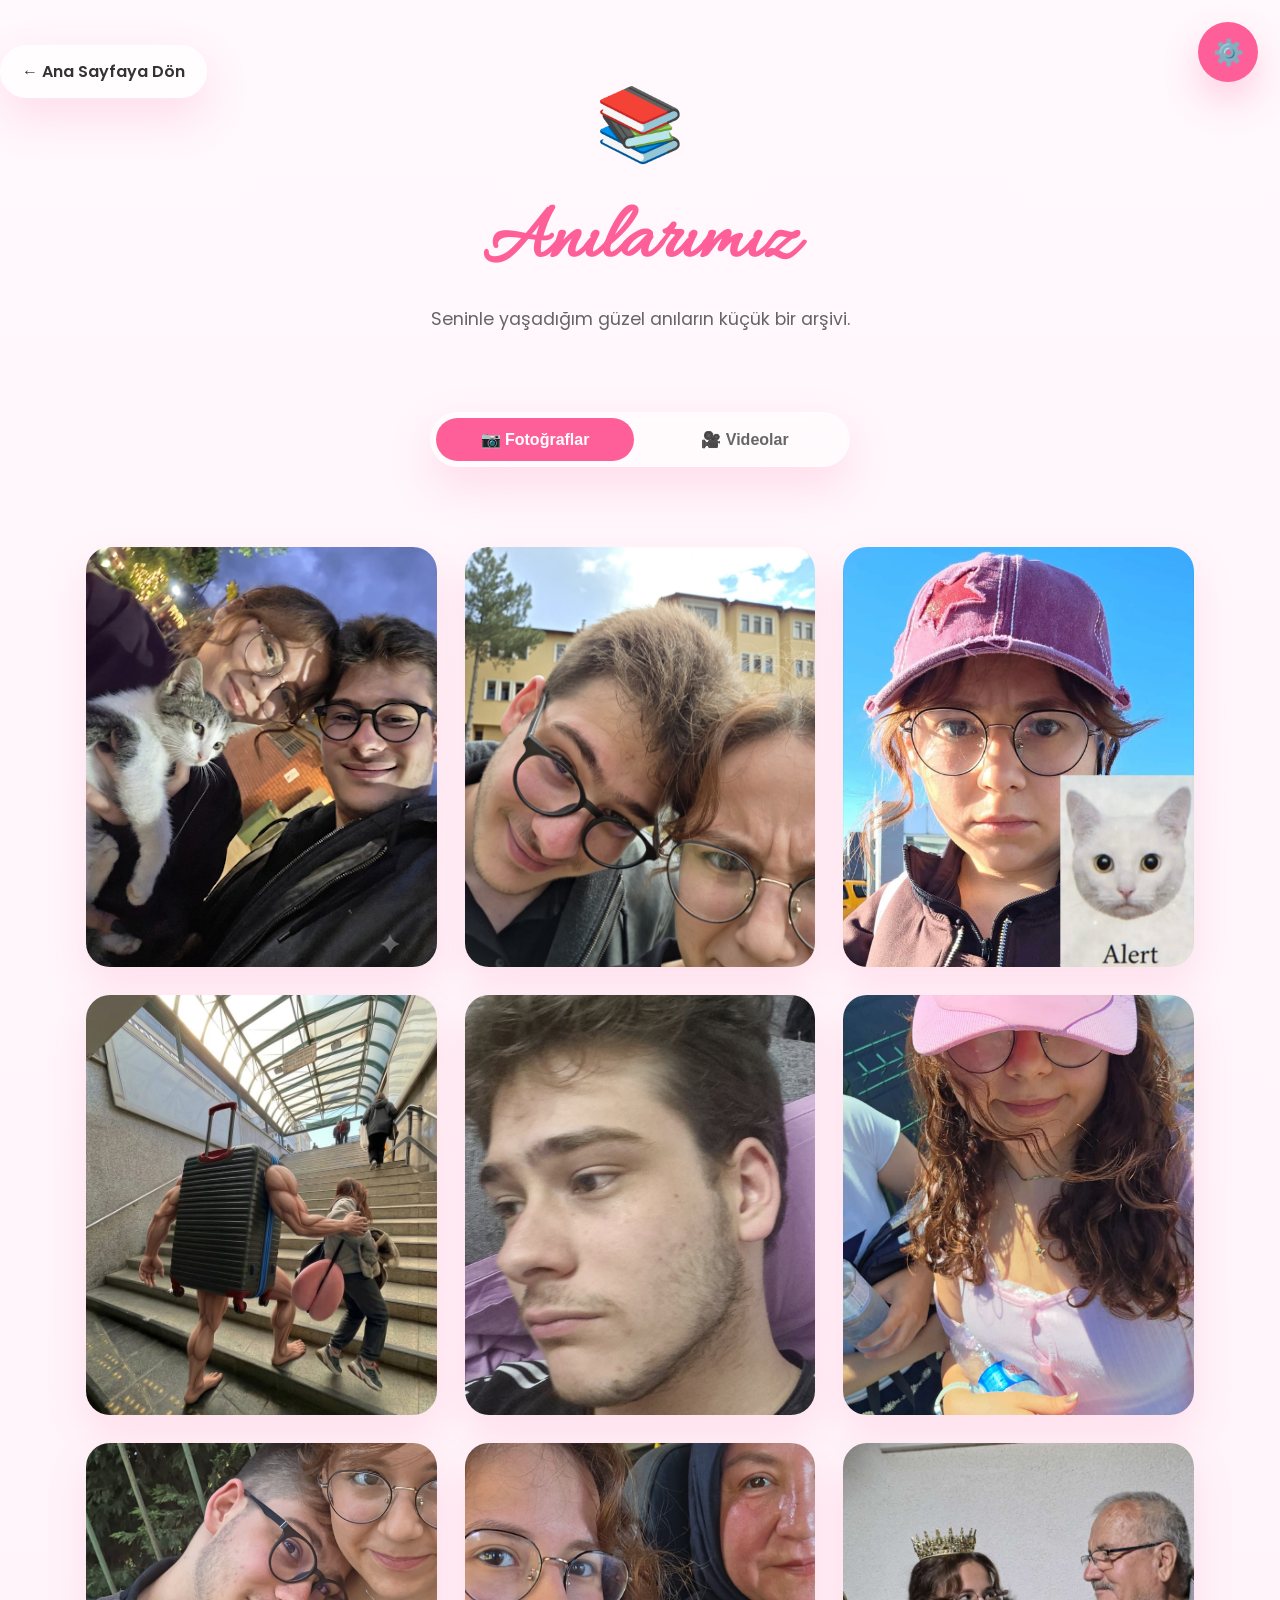
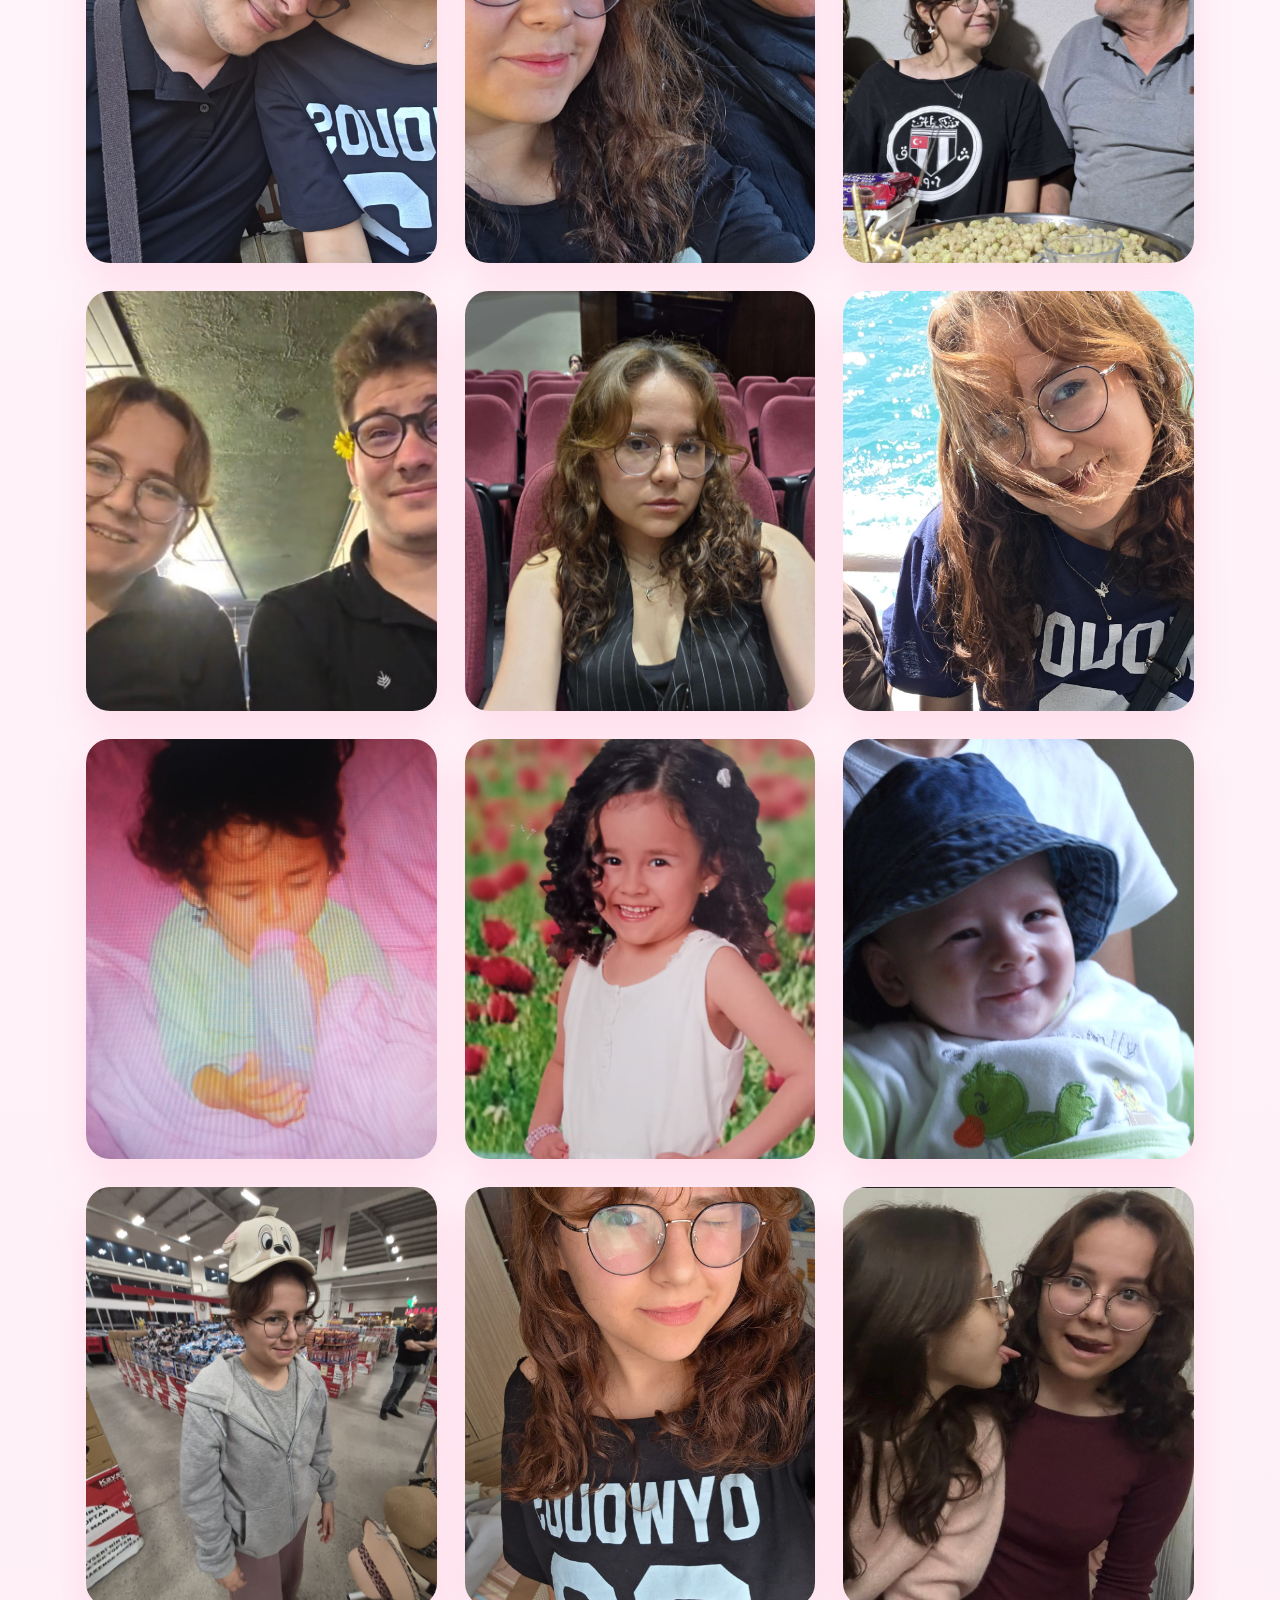
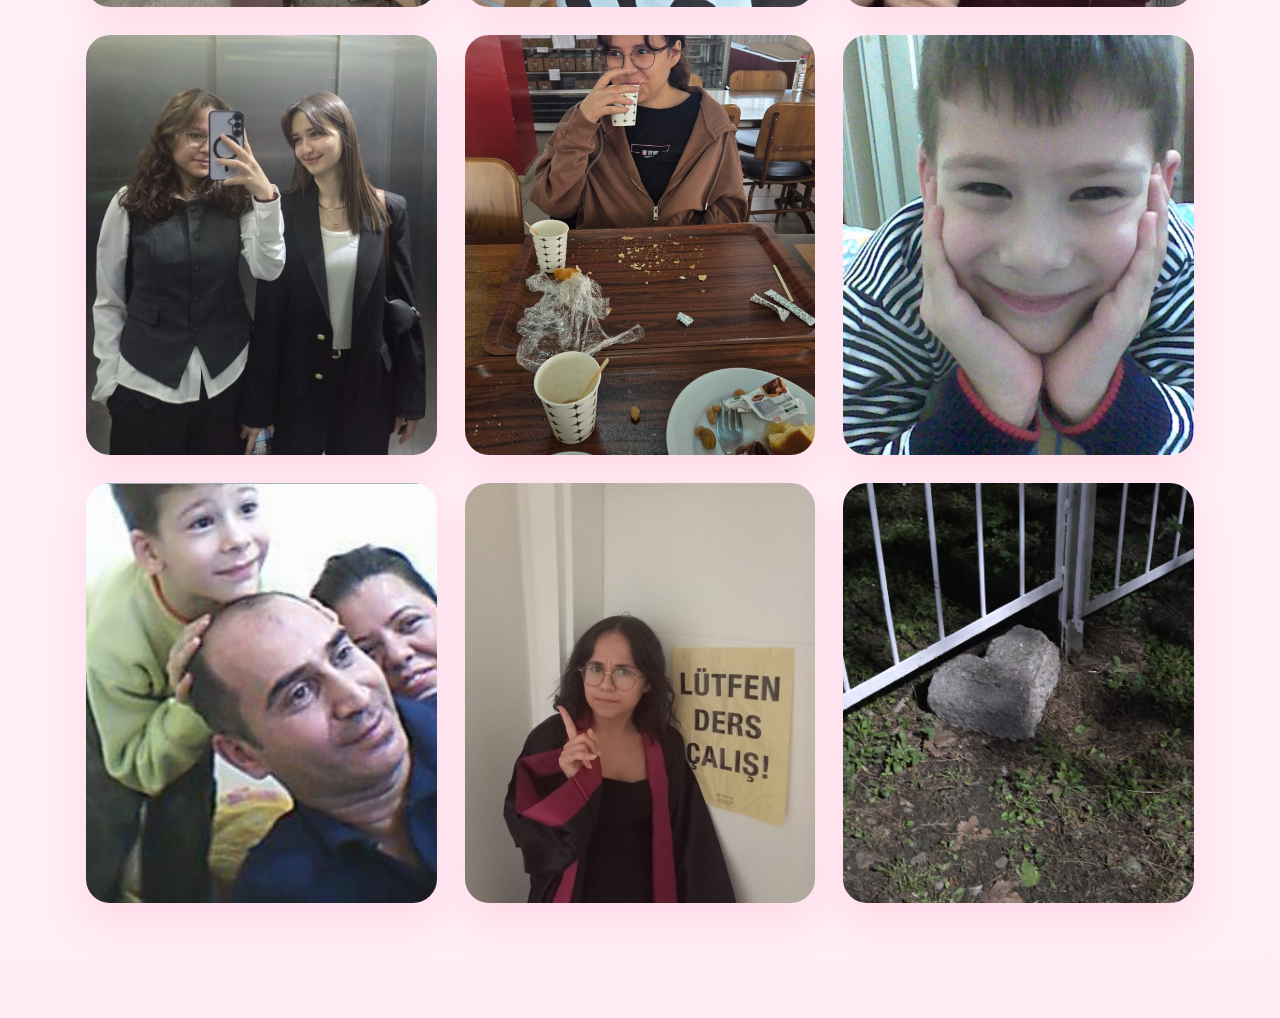
==== gallery.html @ ec6eeb48 "Add files via upload" ====
<!DOCTYPE html>
<html lang="tr">

<head>

    <meta charset="UTF-8">

    <meta name="viewport"
          content="width=device-width, initial-scale=1.0">

    <title>📚 Galerimiz • Zeynebime</title>

    <link rel="preconnect"
          href="https://fonts.googleapis.com">

    <link rel="preconnect"
          href="https://fonts.gstatic.com"
          crossorigin>

<link href="https://fonts.googleapis.com/css2?family=Allura&family=Poppins:wght@300;400;500;600;700&display=swap" rel="stylesheet">

    <link rel="stylesheet"
          href="gallery.css">

</head>

<body>

<div id="heartsContainer"></div>

<div id="sakuraContainer"></div>

<header class="galleryHero">

    <a href="index.html" class="backButton">

        ← Ana Sayfaya Dön

    </a>

    <div class="heroContent">

        <div class="heroIcon">

            📚

        </div>

        <h1>

            Anılarımız

        </h1>

        <p>

            Seninle yaşadığım güzel anıların küçük bir arşivi.

        </p>

    </div>

</header>

<section class="gallerySection">

<div class="galleryTabs">

    <div class="tabIndicator"></div>

    <button class="tabButton active"
            data-tab="photos">

        📷 Fotoğraflar

    </button>

    <button class="tabButton"
            data-tab="videos">

        🎥 Videolar

    </button>

</div>

<div id="photosTab" class="tabContent active">

    <div class="galleryGrid" id="photoGrid">

    </div>

</div>

<div id="videosTab" class="tabContent">

    <div class="galleryGrid" id="videoGrid">

    </div>

</div>

</section>

<!-- ======================================
        LIGHTBOX
====================================== -->

<div id="lightbox" class="lightbox">

    <div id="lightboxStage">

        <img
            id="lightboxImage"
            src=""
            alt="">

    </div>

    <button id="prevPhoto" class="lightboxButton">

        ←

    </button>

    <button id="nextPhoto" class="lightboxButton">

        →

    </button>

    <button id="closeLightbox">

        ✕

    </button>

    <div id="lightboxCounter">

        1 / 1

    </div>

</div>

<!--======================================
        VIDEO MODAL
======================================-->

<div id="videoModal" class="lightbox">

    <div class="videoStage">

<div class="videoWrapper">

    <video
        id="videoPlayer"
        autoplay
        playsinline>
    </video>

<div id="centerIcon">

    <img
        id="centerIconImage"
        src="icons/dark/play.svg"
        alt="Play">

</div>

<div class="videoControls">

    <div class="controlsTop">

        <button id="prevVideo">
            <img
                id="prevVideoIcon"
                src="icons/dark/skip-back.svg"
                alt="Önceki">
        </button>

        <button id="playPause">
            <img
                id="playPauseIcon"
                src="icons/dark/play.svg"
                alt="Play">
        </button>

        <button id="nextVideo">
            <img
                id="nextVideoIcon"
                src="icons/dark/skip-forward.svg"
                alt="Sonraki">
        </button>

        <button id="muteButton">
            <img
                id="muteIcon"
                src="icons/dark/volume-2.svg"
                alt="Ses">
        </button>

        <button id="fullscreenButton">
            <img
                id="fullscreenIcon"
                src="icons/dark/maximize.svg"
                alt="Tam Ekran">
        </button>

    </div>

<div class="controlsBottom">

    <span id="currentTime">
        00:00
    </span>

    <span id="duration">
        00:00
    </span>

</div>

<input
    type="range"
    id="videoProgress"
    min="0"
    max="100"
    value="0">
</div>

</div> <!-- videoWrapper -->

</div> <!-- videoStage -->

<button id="closeVideo">

    ✕

</button>

</div> <!-- videoModal -->

<!-- Theme Button -->

<button
    id="themeButton"
    class="themeButton">

    ⚙️

</button>

<!-- Theme Panel -->

<aside
    id="themePanel"
    class="themePanel">

    <h2>

        🎨 Tema Merkezi

    </h2>

    <div class="themeGrid">

        <button
            class="themeColor"
            data-color="#ff5f98">

            🍓 Strawberry

        </button>

        <button
            class="themeColor"
            data-color="#ff8ec5">

            🌸 Sakura

        </button>

        <button
            class="themeColor"
            data-color="#9d7dff">

            💜 Lavender

        </button>

        <button
            class="themeColor"
            data-color="#55a8ff">

            💙 Ocean

        </button>

        <button
            class="themeColor"
            data-color="#47c97b">

            💚 Mint

        </button>

        <button
            class="themeColor"
            data-color="#ff944d">

            🧡 Sunset

        </button>

        <button
            class="themeColor"
            data-color="#2d2d44">

            🌙 Midnight

        </button>

    </div>

    <label>

        Özel Renk

    </label>

    <input
        type="color"
        id="customColor"
        value="#ff5f98">

    <div class="themeModes">

        <button id="lightMode">

            ☀️ Açık

        </button>

        <button id="darkMode">

            🌙 Koyu

        </button>

    </div>

</aside>


<script src="gallery.js"></script>

</body>

</html>
---- gallery.css ----
/* =====================================================
   Project ZeyOn v2.2
   gallery.css
===================================================== */

/* Gallery styles will be added here */

/*======================================================
        PROJECT ZEYON v2.2
        GALLERY.CSS
======================================================*/

:root{

    --primary:#ff5f98;
    --primary-light:#ffd7e7;
    --primary-dark:#ff3f86;

    --bg:#fff8fb;
    --surface:#ffffff;
    --text:#333;

    --shadow:0 18px 45px rgba(255,95,152,.18);

--player-bg:rgba(225,225,225,.42);

--player-border:rgba(255,255,255,.25);

--player-button:rgba(255,255,255,.22);

}

*{

    margin:0;
    padding:0;
    box-sizing:border-box;

}

html{

    scroll-behavior:smooth;

}

body{

    background:
    linear-gradient(
        180deg,
        #fff8fc,
        #ffeef6
    );

    font-family:"Poppins",sans-serif;

    color:var(--text);

    overflow-x:hidden;

}

transition:
background .35s ease,
color .35s ease;

/*======================================
        HERO
======================================*/

.galleryHero{

    width:min(1100px,92%);

    margin:60px auto;

    display:flex;

    flex-direction:column;

    align-items:center;

    text-align:center;

    position:relative;

}

/*======================================
        BACK BUTTON
======================================*/

.backButton{

    position:absolute;

    left:0;

    top:45px;

    padding:14px 22px;

    border-radius:999px;

    background:rgba(255,255,255,.65);

    backdrop-filter:blur(18px);

    text-decoration:none;

    color:var(--text);

    font-weight:600;

    box-shadow:var(--shadow);

    transition:.35s;

}

.backButton:hover{

    transform:translateY(-5px);

}

/*======================================
        HERO CONTENT
======================================*/

.heroContent{

    margin-top:70px;

    width:100%;

    display:flex;

    flex-direction:column;

    align-items:center;

}

.heroIcon{

    font-size:72px;

    margin-bottom:20px;

}

.heroContent h1{

    font-family:"Allura",cursive;

    font-size:5rem;

    color:var(--primary);

    margin-bottom:20px;

    text-align:center;

    line-height:1.1;

}

.heroContent p{

    font-size:1.1rem;

    color:#666;

}

/*======================================
        GALLERY SECTION
======================================*/

.gallerySection{

    width:min(1200px,92%);

    margin:80px auto;

}

/*======================================
        PREMIUM TABS
======================================*/

.galleryTabs{

    position:relative;

    width:420px;

    margin:0 auto 45px;

    display:flex;

    background:rgba(255,255,255,.55);

    backdrop-filter:blur(18px);

    -webkit-backdrop-filter:blur(18px);

    border-radius:999px;

    box-shadow:var(--shadow);

    overflow:hidden;

}

.tabIndicator{

    position:absolute;

    left:6px;

    top:6px;

    width:calc(50% - 12px);

    height:calc(100% - 12px);

    background:var(--primary);

    border-radius:999px;

    transition:.35s cubic-bezier(.2,.8,.2,1);

}

.galleryTabs.video .tabIndicator{

    transform:translateX(100%);

}

.tabButton{

    position:relative;

    z-index:2;

    flex:1;

    border:none;

    background:none;

    padding:18px 0;

    font-size:1rem;

    font-weight:600;

    cursor:pointer;

    color:#666;

    transition:.3s;

}

.tabButton.active{

    color:#fff;

}/*======================================
        GALLERY CONTENT
======================================*/

.galleryContent{

    min-height:500px;

    border-radius:30px;

    background:rgba(255,255,255,.5);

    backdrop-filter:blur(18px);

    -webkit-backdrop-filter:blur(18px);

    box-shadow:var(--shadow);

}

/*======================================
        TAB CONTENT
======================================*/

.tabContent{

    display:none;

    animation:fade .35s ease;

}

.tabContent.active{

    display:block;

}

/*======================================
        EMPTY STATE
======================================*/

.emptyState{

    min-height:500px;

    display:flex;

    flex-direction:column;

    justify-content:center;

    align-items:center;

    text-align:center;

    padding:50px;

}

.emptyIcon{

    font-size:70px;

    margin-bottom:20px;

}

.emptyState h2{

    color:var(--primary);

    margin-bottom:15px;

}

.emptyState p{

    color:#777;

    max-width:500px;

    line-height:1.8;

}

@keyframes fade{

    from{

        opacity:0;
        transform:translateY(15px);

    }

    to{

        opacity:1;
        transform:none;

    }

}

/*======================================
        PHOTO GRID
======================================*/

.galleryGrid{

    display:grid;

    grid-template-columns:repeat(auto-fit,minmax(320px,1fr));

    gap:28px;

    padding:35px;

}

.galleryItem{

    position:relative;

    height:420px;

    overflow:hidden;

    border-radius:24px;

    cursor:pointer;

    background:#fff;

    box-shadow:0 18px 40px rgba(255,95,152,.15);

    transition:
    transform .35s,
    box-shadow .35s;

}

.galleryItem:hover{

    transform:translateY(-8px);

    box-shadow:0 28px 60px rgba(255,95,152,.22);

}

.galleryItem img{

    width:100%;

    height:100%;

    object-fit:cover;

    display:block;

    transition:.45s;

}

.galleryItem:hover img{

    transform:scale(1.08);

}

/*======================================
        LIGHTBOX V2
======================================*/

.lightbox{

    position:fixed;

    inset:0;

    display:flex;

    justify-content:center;

    align-items:center;

    background:rgba(10,10,10,.88);

    backdrop-filter:blur(18px);

    -webkit-backdrop-filter:blur(18px);

    opacity:0;

    visibility:hidden;

    transition:.35s;

    z-index:999999;

}

.lightbox.active{

    opacity:1;

    visibility:visible;

}

.lightboxContent{

    position:relative;

    max-width:90vw;

    max-height:90vh;

    display:flex;

    flex-direction:column;

    align-items:center;

}

#lightboxImage{

    max-width:90vw;

    max-height:88vh;

    border-radius:24px;

    object-fit:contain;

    box-shadow:
    0 30px 70px rgba(0,0,0,.45);

    transform:scale(.9);

    transition:.35s;

}

.lightbox.active #lightboxImage{

    transform:scale(1);

}

#lightboxCounter{

    position:absolute;

    left:50%;

    bottom:28px;

    transform:translateX(-50%);

    padding:10px 18px;

    border-radius:999px;

    background:rgba(255,255,255,.12);

    backdrop-filter:blur(12px);

    -webkit-backdrop-filter:blur(12px);

    color:#fff;

    font-weight:600;

    font-size:.95rem;

}

.lightboxButton{

    position:absolute;

    top:50%;

    transform:translateY(-50%);

    width:60px;

    height:60px;

    border:none;

    border-radius:50%;

    cursor:pointer;

    background:rgba(255,255,255,.12);

    color:white;

    font-size:28px;

    backdrop-filter:blur(12px);

    transition:.3s;

}

.lightboxButton:hover{

    background:rgba(255,255,255,.22);

    transform:translateY(-50%) scale(1.08);

}

#prevPhoto{

    left:calc(50% - 420px);

}

#nextPhoto{

    right:calc(50% - 420px);

}

#closeLightbox{

    position:absolute;

    top:30px;

    right:30px;

    width:55px;

    height:55px;

    border:none;

    border-radius:50%;

    cursor:pointer;

    background:rgba(255,255,255,.12);

    color:white;

    font-size:26px;

    backdrop-filter:blur(12px);

    transition:.3s;

}

#closeLightbox:hover{

    transform:rotate(90deg);

    background:rgba(255,255,255,.22);

}

/*======================================
        LIGHTBOX STAGE
======================================*/

#lightboxStage{

    position:relative;

    display:flex;

    justify-content:center;

    align-items:center;

    width:100vw;

    height:100vh;

    overflow:hidden;

}

/*======================================
        DARK MODE
======================================*/

body.dark{

    background:#161616;

    color:#f5f5f5;

    --player-bg:rgba(18,18,18,.45);

    --player-border:rgba(255,255,255,.08);

    --player-button:rgba(255,255,255,.08);

}

body.dark .galleryTabs{

    background:rgba(40,40,40,.55);

}

body.dark .galleryItem{

    background:#232323;

}

body.dark .backButton{

    background:rgba(45,45,45,.55);

    color:#fff;

}

body.dark .heroContent p{

    color:#cfcfcf;

}

body.dark .galleryContent{

    background:rgba(35,35,35,.45);

}

body.dark .lightboxButton,
body.dark #closeLightbox{

    background:rgba(255,255,255,.08);

}

body.dark .lightboxButton:hover,
body.dark #closeLightbox:hover{

    background:rgba(255,255,255,.16);

}

/*======================================
        RESPONSIVE
======================================*/

/* ---------- Tablet ---------- */

@media (max-width:992px){

    .galleryHero{

        margin:45px auto;

    }

    .heroContent{

        margin-top:50px;

    }

    .heroContent h1{

        font-size:4rem;

    }

    .gallerySection{

        width:94%;

    }

    .galleryGrid{

        grid-template-columns:repeat(2,minmax(0,1fr));

    }

}

/* ---------- Telefon ---------- */

@media (max-width:768px){

    .heroIcon{

        font-size:56px;

    }

    .heroContent h1{

        font-size:3rem;

    }

    .heroContent p{

        font-size:.95rem;

        padding:0 15px;

    }

    .galleryTabs{

        width:100%;

        max-width:380px;

    }

    .tabButton{

        padding:16px 10px;

        font-size:.95rem;

    }

    .galleryGrid{

        grid-template-columns:1fr;

        padding:20px;

        gap:20px;

    }

    .galleryItem{

        height:340px;

    }

    .lightboxButton{

        width:48px;

        height:48px;

        font-size:22px;

    }

    #prevPhoto{

        left:12px;

    }

    #nextPhoto{

        right:12px;

    }

    #closeLightbox{

        top:15px;

        right:15px;

        width:46px;

        height:46px;

        font-size:20px;

    }

}

.videoControls{

    left:12px;
    right:12px;
    bottom:12px;

    padding:12px 16px;

    gap:12px;

}

#videoProgress{

    height:8px;

}

#videoProgress::-webkit-slider-thumb{

    width:22px;
    height:22px;

}

.videoControls button{

    width:48px;
    height:48px;

}

.videoControls button img{

    width:24px;
    height:24px;

}

#videoTime{

    font-size:.82rem;

}

/* ---------- Küçük Telefon ---------- */

@media (max-width:480px){

    .heroContent h1{

        font-size:2.4rem;

    }

    .galleryTabs{

        max-width:100%;

    }

    .tabButton{

        font-size:.85rem;

    }

    .galleryItem{

        height:280px;

    }

}

/*======================================
        GALLERY HOVER
======================================*/

.galleryItem::before{

    content:"";

    position:absolute;

    inset:0;

    background:linear-gradient(
        to top,
        rgba(0,0,0,.28),
        transparent 60%
    );

    opacity:0;

    transition:.35s;

    z-index:2;

    pointer-events:none;

}

.galleryItem:hover::before{

    opacity:1;

}

.galleryItem::after{

    content:"";

    position:absolute;

    right:18px;

    bottom:18px;

    width:42px;

    height:42px;

    border-radius:50%;

    background:
        rgba(255,255,255,.18)
        url("icons/light/search.svg")
        center/18px
        no-repeat;

    backdrop-filter:blur(10px);

    -webkit-backdrop-filter:blur(10px);

    opacity:0;

    transform:translateY(10px);

    transition:.35s;

    z-index:3;

    pointer-events:none;

}

.videoItem::after{

    display:none;

}

.galleryItem:hover::before{

    opacity:1;

}

.galleryItem:hover::after{

    opacity:1;

    transform:translateY(0);

}

.galleryPhoto,
#lightboxImage{

    -webkit-user-drag:none;

    user-select:none;

    -webkit-user-select:none;

}

/*======================================
        VIDEO
======================================*/

.videoItem{

    position:relative;

}

.videoThumbnail{

    width:100%;

    height:100%;

    object-fit:cover;

}

.playOverlay{

    position:absolute;

    inset:0;

    display:flex;

    justify-content:center;

    align-items:center;

    background:rgba(0,0,0,.18);

    backdrop-filter:blur(2px);

    transition:.35s;

}

.playIcon{

    width:64px;

    height:64px;

    display:block;

    transition:.35s;

    filter:drop-shadow(0 8px 20px rgba(0,0,0,.35));

}

.videoItem:hover .playOverlay{

    background:rgba(0,0,0,.28);

}

.videoItem:hover .playIcon{

    transform:scale(1.15);

}

.videoDuration{

    position:absolute;

    right:14px;

    bottom:14px;

    padding:6px 10px;

    border-radius:999px;

    background:rgba(0,0,0,.55);

    color:#fff;

    font-size:.82rem;

    font-weight:600;

    backdrop-filter:blur(10px);

}

.playOverlay .playIcon{

    width:64px !important;

    height:64px !important;

    object-fit:contain !important;

    flex:none;

}

/*======================================
        VIDEO MODAL
======================================*/

.videoStage{

    width:min(1100px,92vw);

    display:flex;

    justify-content:center;

    align-items:center;

}

#videoPlayer{

    width:100%;

    max-height:88vh;

    border-radius:24px;

    background:#000;

    box-shadow:0 30px 80px rgba(0,0,0,.45);

}

#closeVideo{

    position:absolute;

    top:30px;

    right:30px;

    width:55px;

    height:55px;

    border:none;

    border-radius:50%;

    cursor:pointer;

    background:rgba(255,255,255,.12);

    color:#fff;

    font-size:26px;

    backdrop-filter:blur(12px);

}

.videoWrapper{

    position:relative;

}

.videoControls{

    position:absolute;

    left:20px;
    right:20px;
    bottom:20px;

    display:flex;

    flex-direction:column;

    align-items:stretch;

    padding:16px;

    border-radius:18px;

    background:var(--player-bg);

    border:1px solid var(--player-border);

    backdrop-filter:blur(22px);
    -webkit-backdrop-filter:blur(22px);

    box-shadow:
        0 10px 35px rgba(0,0,0,.18);

}

.videoControls button{

    border:none;

    background:none;

    color:white;

    font-size:22px;

    cursor:pointer;

}

.videoControls span{

    color:white;

    font-size:.9rem;

    white-space:nowrap;

}

#videoProgress{

    width:100%;

    margin:0;

    order:3;

}

/*======================================
        VIDEO SLIDER
======================================*/

#videoProgress{

    -webkit-appearance:none;

    appearance:none;

    height:5px;

    border-radius:999px;

    background:rgba(255,255,255,.18);

    cursor:pointer;

    overflow:hidden;

}

#videoProgress::-webkit-slider-thumb{

    -webkit-appearance:none;

    appearance:none;

    width:16px;

    height:16px;

    border-radius:50%;

    background:#fff;

    box-shadow:
    -1000px 0 0 995px var(--primary);

    transition:.25s;

}

#videoProgress:hover::-webkit-slider-thumb{

    transform:scale(1.25);

}

.videoControls{

    transition:
        opacity .30s ease,
        transform .30s ease;

}

#closeVideo.hide{

    opacity:0;

    transform:translateY(-10px);

    pointer-events:none;

}

.videoControls.hide{

    opacity:0;

    transform:translateY(15px);

    pointer-events:none;

}

.videoControls button{

    width:42px;

    height:42px;

    border:none;

    border-radius:12px;

    background:var(--player-button);

    display:flex;

    justify-content:center;

    align-items:center;

    cursor:pointer;

    transition:.25s;

}

.videoControls button:hover{

    background:rgba(255,255,255,.18);

    transform:translateY(-2px) scale(1.08);

    box-shadow:
        0 8px 20px rgba(0,0,0,.18);

}

.videoControls button:hover img{

    transform:scale(1.12);

}

.videoControls button img{

transition:.25s;

    width:22px;

    height:22px;

    pointer-events:none;

}

.videoWrapper:fullscreen{

    width:100vw;
    height:100vh;

    display:flex;
    justify-content:center;
    align-items:center;

    background:#000;

}

.videoWrapper:fullscreen #videoPlayer{

    width:auto;
    height:100vh;

    max-width:100vw;
    max-height:100vh;

    border-radius:0;

}

.videoWrapper:fullscreen .videoControls{

    left:40px;
    right:40px;
    bottom:35px;

}

#centerIcon img{

    width:42px;
    height:42px;

}

body:not(.dark) #centerIcon{

    background:rgba(255,255,255,.30);

}

body.dark #centerIcon{

    background:rgba(0,0,0,.35);

}

#centerIcon.show{

    opacity:1;

    transform:
        translate(-50%,-50%)
        scale(1);

}

#centerIcon{

    position:absolute;

    left:50%;
    top:50%;

    width:96px;
    height:96px;

    border-radius:50%;

    display:flex;
    justify-content:center;
    align-items:center;

    background:rgba(0,0,0,.28);

    backdrop-filter:blur(18px);
    -webkit-backdrop-filter:blur(18px);

    transform:
        translate(-50%,-50%)
        scale(.65);

    opacity:0;

    pointer-events:none;

    z-index:999;

}

body:not(.dark) #centerIcon{

    background:rgba(255,255,255,.35);

}

body.dark #centerIcon{

    background:rgba(0,0,0,.35);

}

#centerIcon img{

    width:46px;
    height:46px;

}

#centerIcon.show{

    animation:centerPop .42s ease;

}

@keyframes centerPop{

    0%{

        opacity:0;

        transform:
        translate(-50%,-50%)
        scale(.55);

    }

    25%{

        opacity:1;

        transform:
        translate(-50%,-50%)
        scale(1.12);

    }

    60%{

        opacity:1;

        transform:
        translate(-50%,-50%)
        scale(1);

    }

    100%{

        opacity:0;

        transform:
        translate(-50%,-50%)
        scale(.85);

    }

}

.controlsTop{

display:flex;

justify-content:center;

align-items:center;

gap:14px;

margin-bottom:14px;

}

.controlsTop{

    display:flex;

    justify-content:center;

    align-items:center;

    gap:14px;

    margin-bottom:6px;

}

.controlsBottom{

    width:100%;

    display:flex;

    justify-content:space-between;

    align-items:center;

    margin-bottom:4px;

    color:white;

    font-size:.9rem;

    font-weight:600;

}

.videoWrapper:fullscreen .videoControls{

    bottom:40px;

}

.videoWrapper:fullscreen #closeVideo{

    top:40px;

    right:40px;

}

#videoPlayer{

    transition:
        opacity .28s ease,
        transform .28s ease;

}

#videoPlayer.videoFadeOut{

    opacity:0;

    transform:scale(.985);

}

#videoPlayer.videoFadeIn{

    opacity:1;

    transform:scale(1);

}

/*======================================================
    THEME BUTTON
======================================================*/

.themeButton{

    position:fixed;

    top:22px;

    right:22px;

    width:60px;

    height:60px;

    border:none;

    border-radius:50%;

    background:var(--primary);

    color:#fff;

    font-size:25px;

    cursor:pointer;

    box-shadow:0 18px 35px rgba(255,95,152,.25);

    z-index:9999;

    transition:.3s;

}

.themeButton:hover{

    transform:rotate(18deg) scale(1.08);

}

/*======================================================
    THEME PANEL
======================================================*/

.themePanel{

    position:fixed;

    top:0;

    right:0;

    width:340px;

    height:100vh;

    padding:28px;

    background:rgba(255,255,255,.88);

    backdrop-filter:blur(22px);

    -webkit-backdrop-filter:blur(22px);

    box-shadow:-20px 0 40px rgba(0,0,0,.12);

    overflow-y:auto;

    z-index:9998;

    opacity:0;

    visibility:hidden;

    transform:translateX(40px) scale(.96);

    transition:

        opacity .35s ease,

        transform .45s cubic-bezier(.2,.8,.2,1),

        visibility .35s;

}

.themePanel.open{

    opacity:1;

    visibility:visible;

    transform:translateX(0) scale(1);

}

.themeButton:active{

    transform:rotate(90deg) scale(.95);

}

body.dark .themePanel{

    background:rgba(25,25,25,.93);

}

.themeGrid{

    display:grid;

    grid-template-columns:1fr 1fr;

    gap:12px;

    margin:22px 0;

}

.themeColor{

    padding:13px;

    border:none;

    border-radius:14px;

    background:#fff;

    font-weight:600;

    cursor:pointer;

    box-shadow:0 8px 18px rgba(0,0,0,.08);

    transition:.3s;

}

.themeColor:hover{

    transform:translateY(-3px);

}

body.dark .themeColor{

    background:#2b2b2b;

    color:#fff;

}

.themeModes{

    display:flex;

    gap:12px;

    margin-top:22px;

}

.themeModes button{

    flex:1;

    padding:14px;

    border:none;

    border-radius:14px;

    background:var(--primary);

    color:#fff;

    cursor:pointer;

}

.themeModes button:hover{

    transform:translateY(-3px);

}

#customColor{

    width:100%;

    height:55px;

    margin-top:12px;

    border:none;

    background:none;

    cursor:pointer;

}

@media(max-width:600px){

    .themePanel{

        width:100%;

        right:-100%;

    }

    .themePanel.open{

        right:0;

    }

    .backButton{

        position:static;

        align-self:flex-start;

        margin-bottom:25px;

        width:fit-content;

    }

    .heroContent{

        margin-top:25px;

    }

}

/*======================================================
        CLICK HEART
======================================================*/

.clickHeart{

    position:fixed;

    left:0;
    top:0;

    font-size:24px;

    pointer-events:none;

    z-index:999999;

    animation:heartFloat .9s ease forwards;

}

@keyframes heartFloat{

    0%{

        opacity:1;

        transform:
            translate(-50%,-50%)
            scale(.6);

    }

    50%{

        transform:
            translate(-50%,-90px)
            scale(1.25);

    }

    100%{

        opacity:0;

        transform:
            translate(-50%,-150px)
            scale(.9);

    }

}

/*======================================================
        SMOOTH THEME TRANSITION
======================================================*/

body,
.galleryContent,
.galleryTabs,
.galleryItem,
.backButton,
.themeButton,
.themeColor,
.themeModes button{

    transition:

        background .35s ease,

        background-color .35s ease,

        color .35s ease,

        box-shadow .35s ease,

        border-color .35s ease;

}
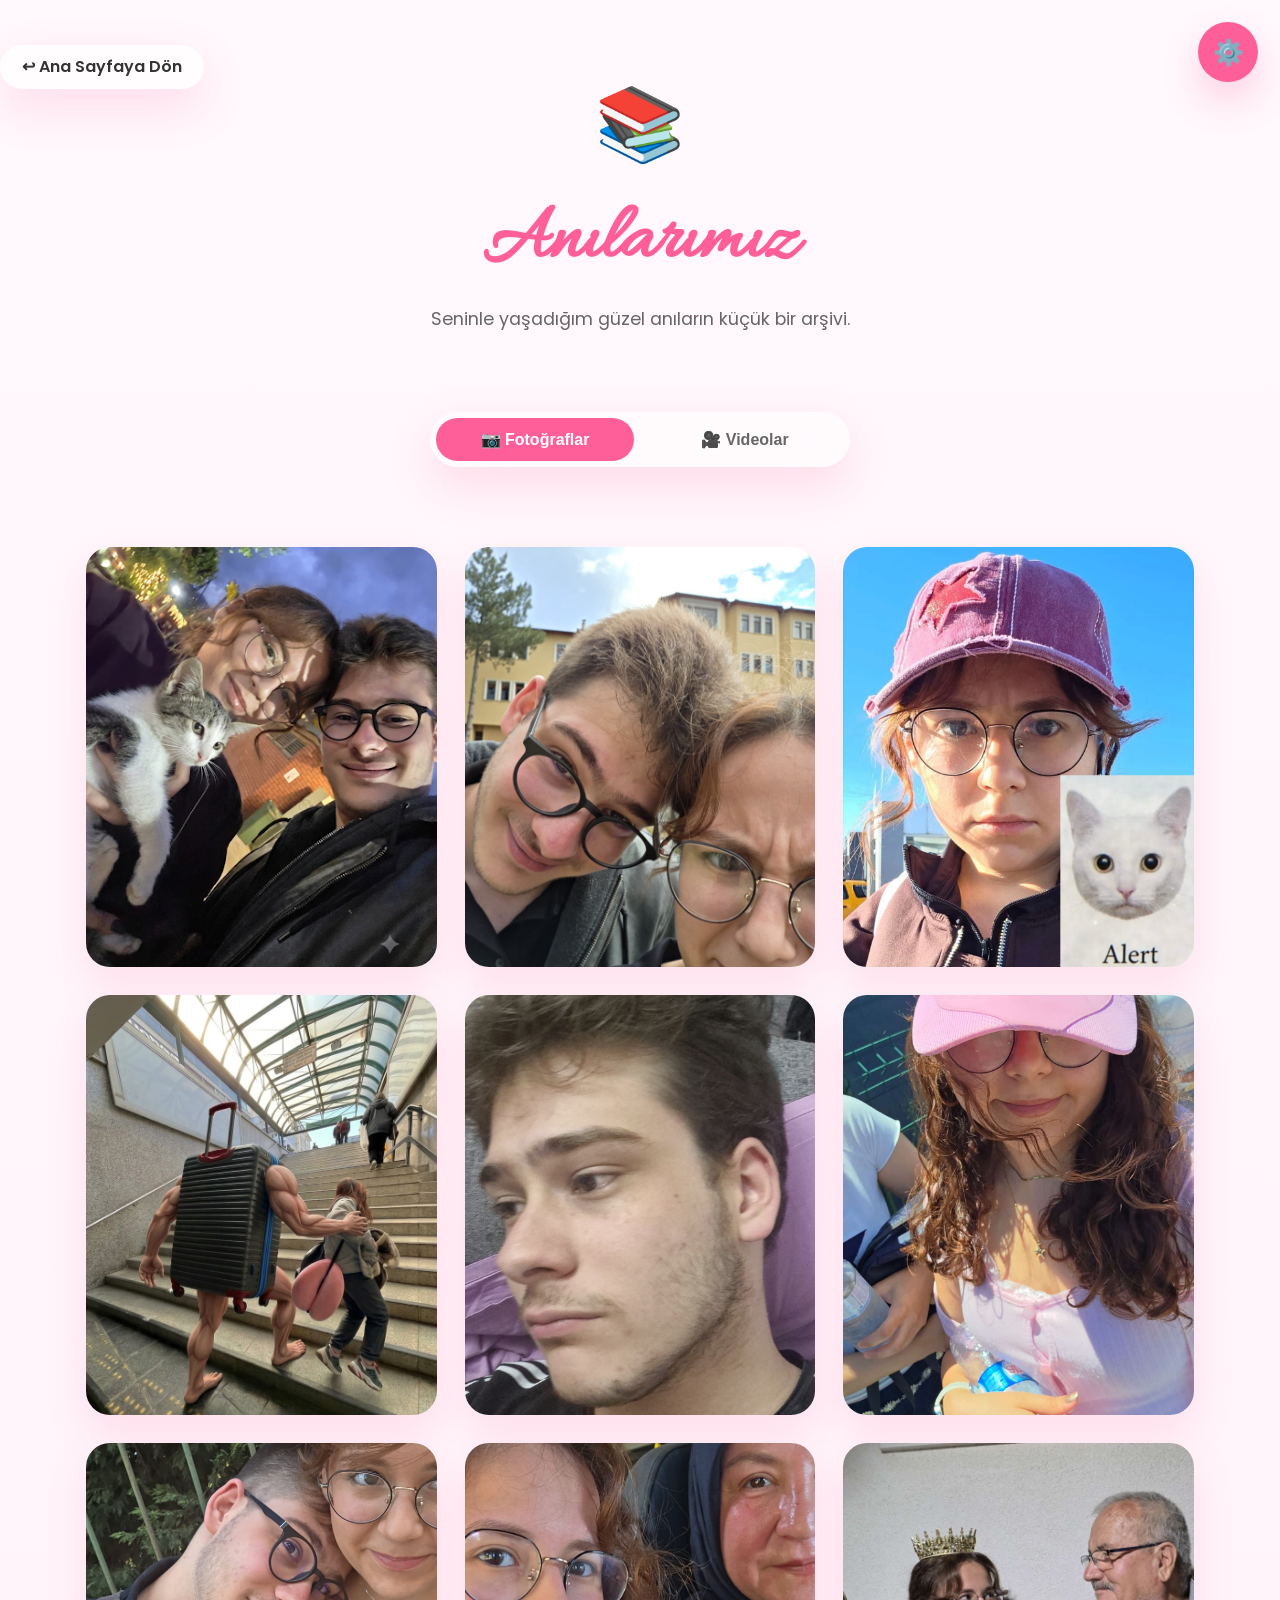
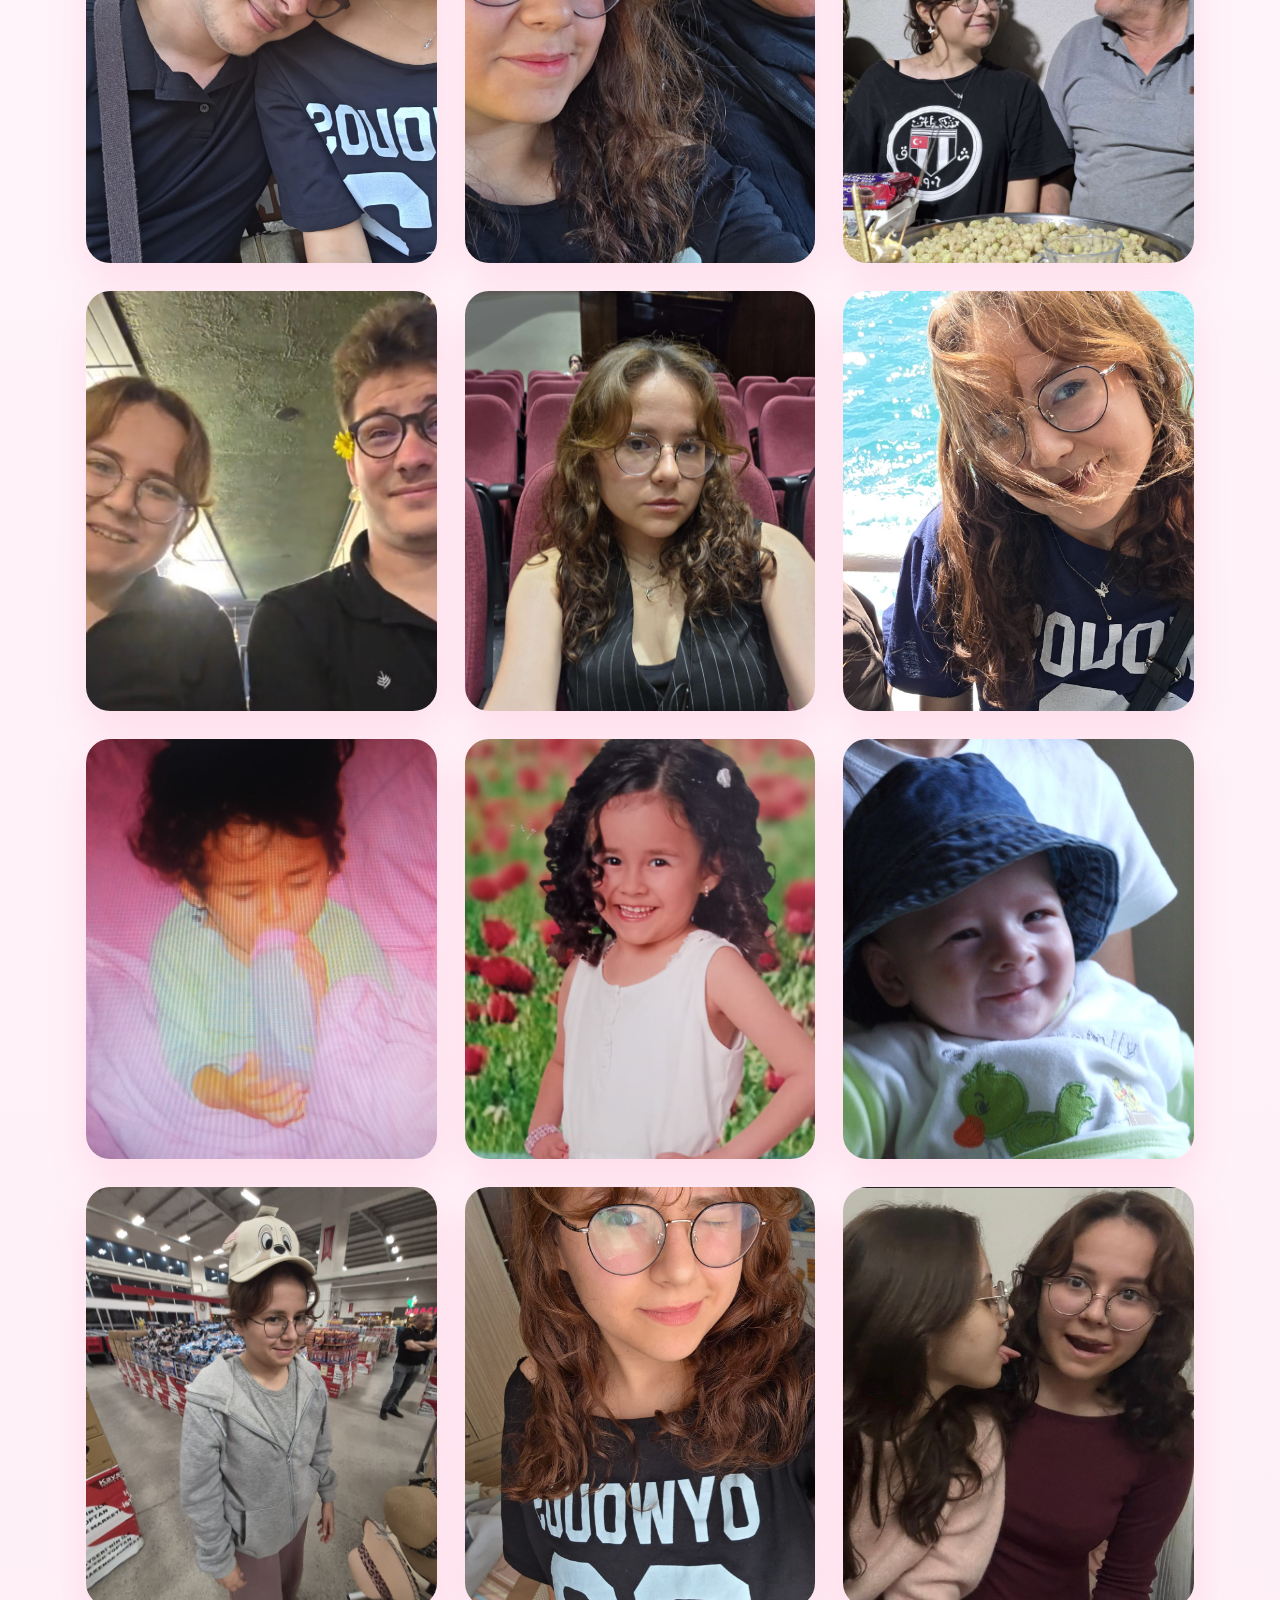
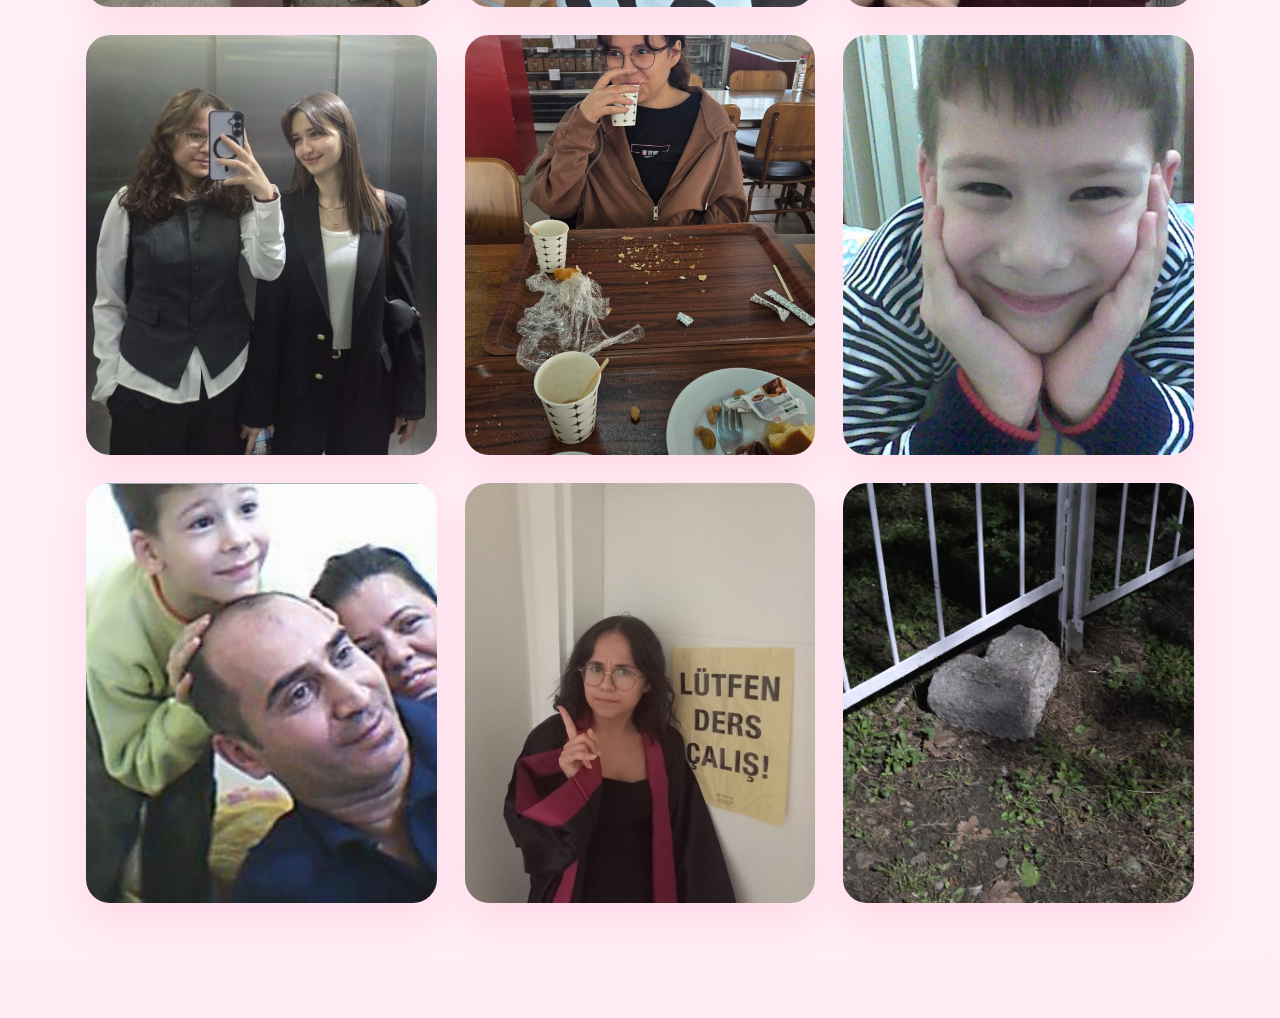
==== commit 49baebe3: "Add files via upload" ====
--- a/gallery.html
+++ b/gallery.html
@@ -34,7 +34,7 @@
 
     <a href="index.html" class="backButton">
 
-        ← Ana Sayfaya Dön
+        ↩ Ana Sayfaya Dön
 
     </a>
 
@@ -117,17 +117,13 @@
 
     </div>
 
-    <button id="prevPhoto" class="lightboxButton">
-
-        ←
-
-    </button>
-
-    <button id="nextPhoto" class="lightboxButton">
-
-        →
-
-    </button>
+<button id="prevPhoto" class="lightboxButton">
+    ❮
+</button>
+
+<button id="nextPhoto" class="lightboxButton">
+    ❯
+</button>
 
     <button id="closeLightbox">
 
--- a/gallery.css
+++ b/gallery.css
@@ -92,13 +92,14 @@
 ======================================*/
 
 .backButton{
-
     position:absolute;
-
     left:0;
-
     top:45px;
 
+    display:inline-flex;
+    align-items:center;
+    gap:8px;
+
     padding:14px 22px;
 
     border-radius:999px;
@@ -113,10 +114,11 @@
 
     font-weight:600;
 
+    line-height:1;
+
     box-shadow:var(--shadow);
 
     transition:.35s;
-
 }
 
 .backButton:hover{
@@ -557,6 +559,12 @@
     top:50%;
 
     transform:translateY(-50%);
+
+display:flex;
+justify-content:center;
+align-items:center;
+
+line-height:1;
 
     width:60px;
 
